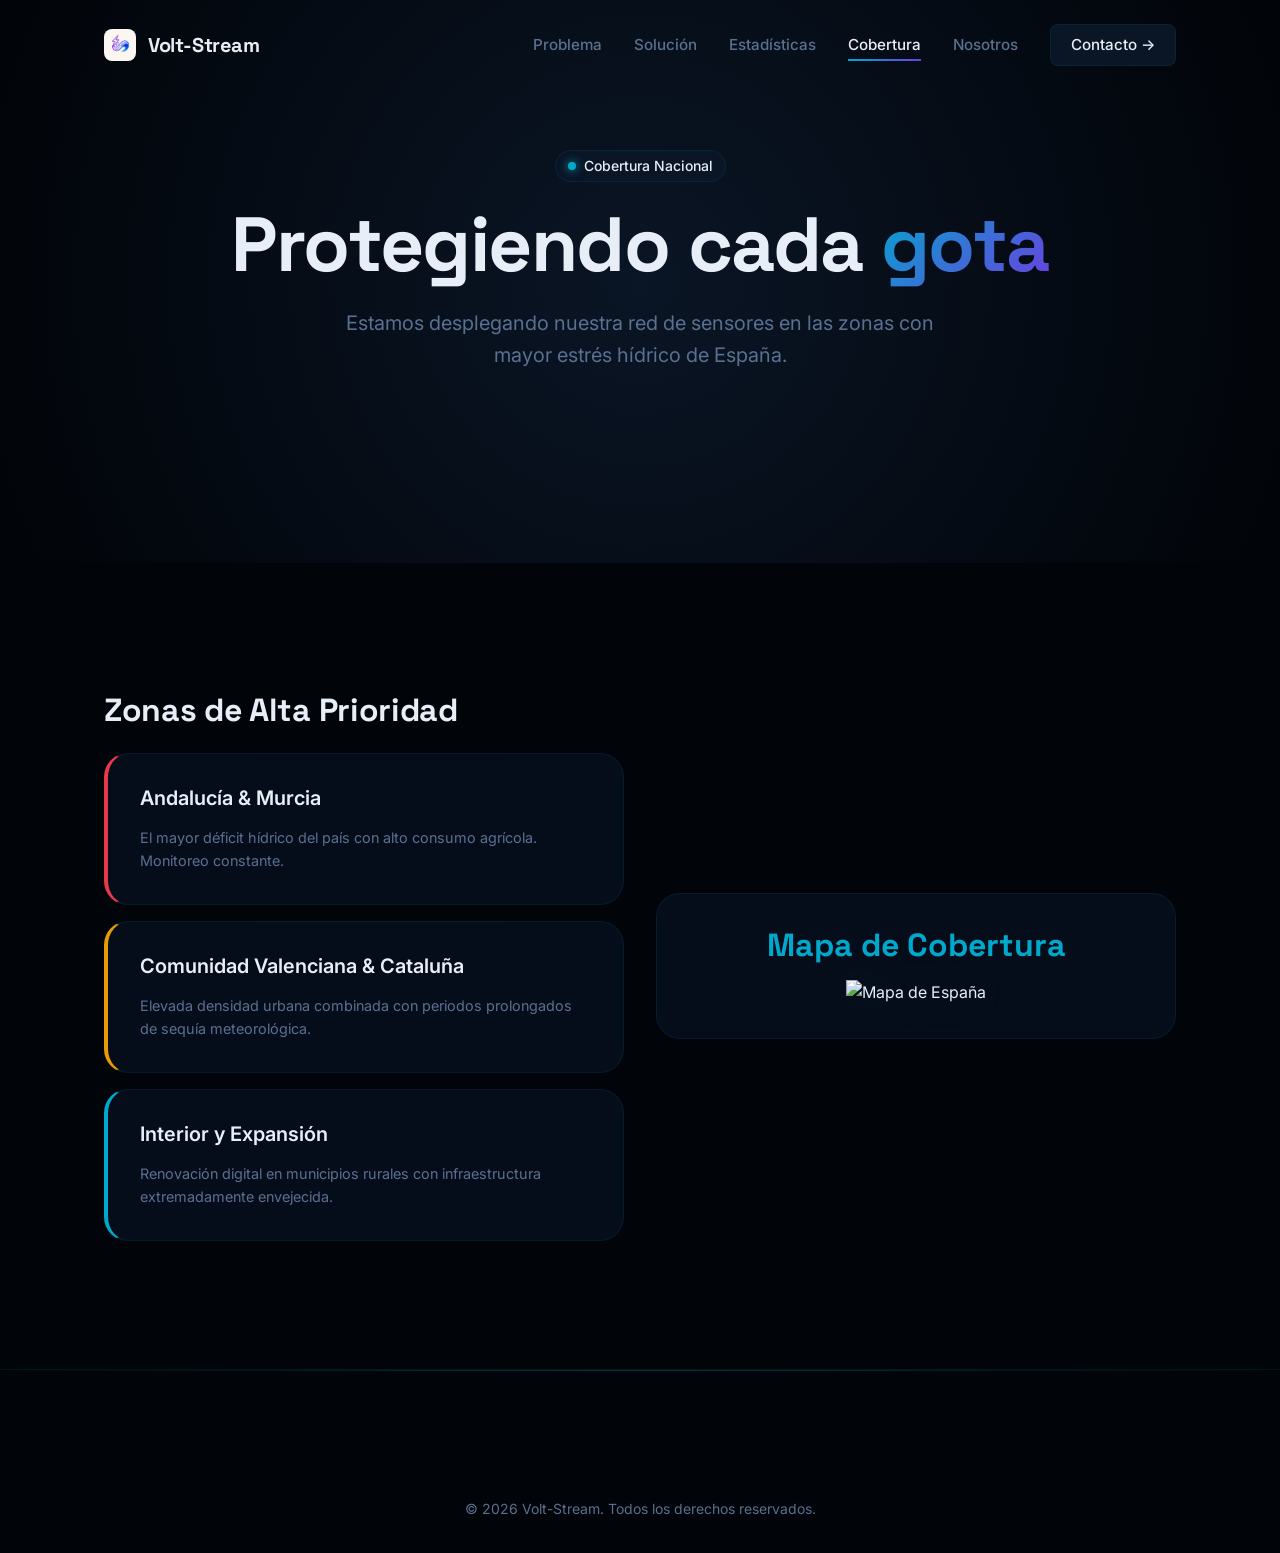
==== cobertura.html @ e2f1a23a "Add files via upload" ====
<!DOCTYPE html>
<html lang="es">
<head>
  <meta charset="UTF-8">
  <meta name="viewport" content="width=device-width,initial-scale=1.0">
  <title>Cobertura y Mapa — Volt-Stream</title>
  <link rel="stylesheet" href="styles.css">
</head>
<body>
  <div class="scroll-progress" id="scroll-progress"></div>

  <!-- NAVBAR -->
  <nav class="navbar" id="navbar">
    <div class="container">
      <a href="index.html" class="nav-logo">
        <img src="logo.jpeg" alt="Volt-Stream Logo" class="nav-logo-img">
        Volt-Stream
      </a>
      <div class="nav-links" id="nav-links">
        <a href="problema.html">Problema</a>
        <a href="solucion.html">Solución</a>
        <a href="estadisticas.html">Estadísticas</a>
        <a href="cobertura.html" class="active">Cobertura</a>
        <a href="nosotros.html">Nosotros</a>
        <a href="contacto.html" class="nav-cta">Contacto &rarr;</a>
      </div>
      <div class="hamburger" id="hamburger">
        <span></span><span></span><span></span>
      </div>
    </div>
  </nav>

  <!-- INTERNAL HERO -->
  <section class="section" style="padding-top: 150px; background: radial-gradient(circle at center, var(--surface-2) 0%, var(--bg) 100%);">
    <div class="container text-center">
      <div class="badge fade-up">
        <div class="badge-dot" style="background: var(--primary);"></div>
        Cobertura Nacional
      </div>
      <h1 class="fade-up delay-100" style="margin-top: 1rem;">Protegiendo cada <span class="text-gradient">gota</span></h1>
      <p class="section-subtitle fade-up delay-200" style="margin-top: 1rem;">Estamos desplegando nuestra red de sensores en las zonas con mayor estrés hídrico de España.</p>
    </div>
  </section>

  <!-- MAPA & COBERTURA -->
  <section class="section">
    <div class="container">
      <div class="grid-2" style="align-items: center;">
        <div class="fade-up">
          <h2 style="font-size: 2rem; margin-bottom: 1.5rem;">Zonas de Alta Prioridad</h2>
          <div class="glass-card" style="margin-bottom: 1rem; border-left: 4px solid var(--danger);">
            <h4>Andalucía & Murcia</h4>
            <p style="margin: 0; font-size: 0.9rem;">El mayor déficit hídrico del país con alto consumo agrícola. Monitoreo constante.</p>
          </div>
          <div class="glass-card" style="margin-bottom: 1rem; border-left: 4px solid var(--warning);">
            <h4>Comunidad Valenciana & Cataluña</h4>
            <p style="margin: 0; font-size: 0.9rem;">Elevada densidad urbana combinada con periodos prolongados de sequía meteorológica.</p>
          </div>
          <div class="glass-card" style="border-left: 4px solid var(--primary);">
            <h4>Interior y Expansión</h4>
            <p style="margin: 0; font-size: 0.9rem;">Renovación digital en municipios rurales con infraestructura extremadamente envejecida.</p>
          </div>
        </div>
        
        <div class="fade-up delay-100 text-center glass-card" style="padding: 2rem;">
          <h3 style="color: var(--primary); margin-bottom: 1rem;">Mapa de Cobertura</h3>
          <div style="width: 100%; display: flex; align-items: center; justify-content: center;">
            <img src="spain.svg" alt="Mapa de España" style="max-width: 100%; height: auto; filter: drop-shadow(0 0 20px var(--primary-glow));">
          </div>
        </div>
      </div>
    </div>
  </section>

  <footer class="footer">
    <div class="container text-center">
      <div class="footer-bottom" style="justify-content: center; border: none; padding-top: 0;">
        <span>&copy; 2026 Volt-Stream. Todos los derechos reservados.</span>
      </div>
    </div>
  </footer>

  <script src="script.js"></script>
</body>
</html>
---- styles.css ----
/* ==========================================================================
   VOLT-STREAM — ABYSS DARK DESIGN SYSTEM
   ========================================================================== */

@import url('https://fonts.googleapis.com/css2?family=Inter:wght@400;500;600&family=JetBrains+Mono:wght@400;500&family=Space+Grotesk:wght@500;700&display=swap');

:root {
  /* Abyss Dark Palette */
  --bg: #010408;
  --surface: #060D1A;
  --surface-2: #0A1525;
  --primary: #00A8CC;
  --primary-glow: rgba(0, 168, 204, 0.12);
  --secondary: #00E5A0;
  --accent: #6B3FE0;
  --danger: #E8394A;
  --warning: #E89B02;
  --text: #E8EEF8;
  --text-muted: #5A7090;
  --border: rgba(0, 168, 204, 0.10);
  
  /* Gradients */
  --grad-text: linear-gradient(135deg, #00A8CC, #6B3FE0);
  --grad-surface: linear-gradient(180deg, rgba(6, 13, 26, 0.8) 0%, rgba(10, 21, 37, 0.9) 100%);
  --grad-primary: linear-gradient(135deg, #00A8CC, #00E5A0);
  
  /* Typography */
  --font-display: 'Space Grotesk', sans-serif;
  --font-body: 'Inter', sans-serif;
  --font-mono: 'JetBrains Mono', monospace;
  
  /* Spacing */
  --space-xs: 0.5rem;
  --space-sm: 1rem;
  --space-md: 2rem;
  --space-lg: 4rem;
  --space-xl: 8rem;
  --space-2xl: 12rem;
  
  /* Radii */
  --radius-sm: 8px;
  --radius-md: 16px;
  --radius-lg: 24px;
  --radius-xl: 40px;
  
  /* Layout */
  --max-width: 1200px;
  --gutter: max(1.5rem, 5vw);
  
  /* Transitions */
  --ease-out: cubic-bezier(0.22, 1, 0.36, 1);
  --ease-spring: cubic-bezier(0.34, 1.56, 0.64, 1);
  --dur-fast: 150ms;
  --dur-normal: 300ms;
  --dur-slow: 600ms;
}

/* ==========================================================================
   RESET & BASE
   ========================================================================== */
* {
  box-sizing: border-box;
  margin: 0;
  padding: 0;
}

html {
  scroll-behavior: smooth;
  font-size: 16px;
}

body {
  font-family: var(--font-body);
  background-color: var(--bg);
  color: var(--text);
  line-height: 1.6;
  overflow-x: hidden;
  -webkit-font-smoothing: antialiased;
}

a {
  color: inherit;
  text-decoration: none;
  transition: color var(--dur-fast) var(--ease-out);
}

img, svg {
  max-width: 100%;
  display: block;
}

/* Typography Base */
h1, h2, h3, h4, h5, h6 {
  font-family: var(--font-display);
  font-weight: 700;
  line-height: 1.2;
  margin-bottom: var(--space-sm);
}

h1 { font-size: clamp(3rem, 6vw, 5.5rem); letter-spacing: -0.02em; }
h2 { font-size: clamp(2rem, 4vw, 3.5rem); letter-spacing: -0.01em; }
h3 { font-size: clamp(1.5rem, 2.5vw, 2rem); }
h4 { font-size: 1.25rem; font-family: var(--font-body); font-weight: 600; }

p {
  color: var(--text-muted);
  margin-bottom: var(--space-sm);
  font-size: 1.125rem;
}

.text-gradient {
  background: var(--grad-text);
  -webkit-background-clip: text;
  -webkit-text-fill-color: transparent;
  background-clip: text;
  color: transparent;
}

.text-center { text-align: center; }

.container {
  width: 100%;
  max-width: var(--max-width);
  margin: 0 auto;
  padding: 0 var(--gutter);
}

.section {
  padding: var(--space-xl) 0;
  position: relative;
}

.section-title {
  margin-bottom: var(--space-xs);
}

.section-subtitle {
  font-size: 1.25rem;
  max-width: 600px;
  margin: 0 auto var(--space-lg);
}

/* ==========================================================================
   COMPONENTS
   ========================================================================== */

/* Buttons */
.btn {
  display: inline-flex;
  align-items: center;
  justify-content: center;
  gap: 0.5rem;
  padding: 1rem 2rem;
  border-radius: var(--radius-sm);
  font-family: var(--font-body);
  font-weight: 600;
  font-size: 1rem;
  cursor: pointer;
  transition: all var(--dur-normal) var(--ease-spring);
  border: 1px solid transparent;
  position: relative;
  overflow: hidden;
}

.btn-primary {
  background: var(--primary);
  color: var(--bg);
  box-shadow: 0 0 20px var(--primary-glow);
}

.btn-primary:hover {
  transform: translateY(-2px);
  box-shadow: 0 0 30px rgba(0, 168, 204, 0.4);
  background: #00bced;
}

.btn-outline {
  background: transparent;
  color: var(--text);
  border-color: var(--border);
}

.btn-outline:hover {
  background: var(--surface-2);
  border-color: var(--primary);
  transform: translateY(-2px);
}

/* Glassmorphism */
.glass {
  background: rgba(6, 13, 26, 0.4);
  backdrop-filter: blur(20px);
  -webkit-backdrop-filter: blur(20px);
  border: 1px solid var(--border);
  border-radius: var(--radius-md);
}

.glass-card {
  background: var(--surface);
  border: 1px solid var(--border);
  border-radius: var(--radius-lg);
  padding: var(--space-md);
  transition: transform var(--dur-normal) var(--ease-spring), border-color var(--dur-normal);
}

.glass-card:hover {
  transform: translateY(-5px);
  border-color: rgba(0, 168, 204, 0.3);
  box-shadow: 0 10px 40px rgba(0, 0, 0, 0.5);
}

/* Badges */
.badge {
  display: inline-flex;
  align-items: center;
  gap: 0.5rem;
  padding: 0.25rem 0.75rem;
  border-radius: 999px;
  font-size: 0.875rem;
  font-weight: 500;
  background: var(--surface-2);
  border: 1px solid var(--border);
  color: var(--text);
}

.badge-dot {
  width: 8px;
  height: 8px;
  border-radius: 50%;
  background: var(--primary);
  box-shadow: 0 0 10px var(--primary);
}

/* ==========================================================================
   NAVIGATION
   ========================================================================== */
.navbar {
  position: fixed;
  top: 0;
  left: 0;
  width: 100%;
  z-index: 1000;
  transition: all var(--dur-normal) var(--ease-out);
  padding: 1.5rem 0;
}

.navbar.scrolled {
  padding: 1rem 0;
  background: rgba(1, 4, 8, 0.8);
  backdrop-filter: blur(20px);
  -webkit-backdrop-filter: blur(20px);
  border-bottom: 1px solid var(--border);
}

.navbar .container {
  display: flex;
  align-items: center;
  justify-content: space-between;
}

.nav-logo {
  display: flex;
  align-items: center;
  gap: 0.75rem;
  font-family: var(--font-display);
  font-weight: 700;
  font-size: 1.25rem;
  color: var(--text);
  letter-spacing: -0.02em;
}

.nav-logo-img {
  width: 32px;
  height: 32px;
  border-radius: 8px;
}

.nav-links {
  display: flex;
  align-items: center;
  gap: 2rem;
}

.nav-links a {
  color: var(--text-muted);
  font-weight: 500;
  font-size: 0.95rem;
  position: relative;
}

.nav-links a:not(.nav-cta):hover,
.nav-links a.active {
  color: var(--text);
}

.nav-links a:not(.nav-cta)::after {
  content: '';
  position: absolute;
  bottom: -4px;
  left: 0;
  width: 0;
  height: 2px;
  background: var(--grad-text);
  transition: width var(--dur-normal) var(--ease-out);
}

.nav-links a:not(.nav-cta):hover::after,
.nav-links a.active::after {
  width: 100%;
}

.nav-cta {
  padding: 0.5rem 1.25rem;
  border-radius: var(--radius-sm);
  background: var(--surface-2);
  border: 1px solid var(--border);
  color: var(--text) !important;
  font-weight: 600;
  transition: all var(--dur-normal);
}

.nav-cta:hover {
  background: var(--primary);
  color: var(--bg) !important;
  border-color: var(--primary);
  box-shadow: 0 0 15px var(--primary-glow);
}

.hamburger {
  display: none;
  flex-direction: column;
  gap: 6px;
  cursor: pointer;
  z-index: 1001;
}

.hamburger span {
  width: 24px;
  height: 2px;
  background: var(--text);
  transition: all 0.3s;
}

/* ==========================================================================
   FOOTER
   ========================================================================== */
.footer {
  background: var(--bg);
  border-top: 1px solid var(--border);
  padding: var(--space-xl) 0 var(--space-md);
  position: relative;
  overflow: hidden;
}

.footer::before {
  content: '';
  position: absolute;
  top: 0;
  left: 50%;
  transform: translateX(-50%);
  width: 100%;
  height: 1px;
  background: linear-gradient(90deg, transparent, var(--primary), transparent);
  opacity: 0.3;
}

.footer-grid {
  display: grid;
  grid-template-columns: 2fr 1fr 1fr 1fr;
  gap: var(--space-lg);
  margin-bottom: var(--space-lg);
}

.footer-brand p {
  margin-top: 1rem;
  max-width: 300px;
  font-size: 0.95rem;
}

.footer-col h4 {
  color: var(--text);
  margin-bottom: 1.5rem;
  font-size: 1.1rem;
}

.footer-col a {
  display: block;
  color: var(--text-muted);
  margin-bottom: 0.75rem;
  font-size: 0.95rem;
}

.footer-col a:hover {
  color: var(--primary);
  transform: translateX(5px);
}

.footer-bottom {
  display: flex;
  justify-content: space-between;
  align-items: center;
  padding-top: var(--space-md);
  border-top: 1px solid var(--border);
  color: var(--text-muted);
  font-size: 0.875rem;
}

/* ==========================================================================
   ANIMATIONS & UTILITIES
   ========================================================================== */
.fade-up {
  opacity: 0;
  transform: translateY(30px);
  transition: opacity 0.8s var(--ease-out), transform 0.8s var(--ease-out);
}

.fade-up.visible {
  opacity: 1;
  transform: translateY(0);
}

.delay-100 { transition-delay: 100ms; }
.delay-200 { transition-delay: 200ms; }
.delay-300 { transition-delay: 300ms; }

/* Grid Utilities */
.grid-2 { display: grid; grid-template-columns: repeat(2, 1fr); gap: var(--space-md); }
.grid-3 { display: grid; grid-template-columns: repeat(3, 1fr); gap: var(--space-md); }
.grid-4 { display: grid; grid-template-columns: repeat(4, 1fr); gap: var(--space-md); }

/* Progress Bar (Scroll) */
.scroll-progress {
  position: fixed;
  top: 0;
  left: 0;
  width: 0%;
  height: 2px;
  background: var(--grad-text);
  z-index: 9999;
  transition: width 0.1s linear;
}

/* ==========================================================================
   RESPONSIVE DESIGN
   ========================================================================== */
@media (max-width: 1024px) {
  .footer-grid { grid-template-columns: 1fr 1fr; }
}

@media (max-width: 768px) {
  .nav-links {
    position: fixed;
    top: 0;
    right: -100%;
    width: 100%;
    height: 100vh;
    background: rgba(1, 4, 8, 0.95);
    backdrop-filter: blur(20px);
    flex-direction: column;
    justify-content: center;
    transition: right var(--dur-normal) var(--ease-out);
  }
  
  .nav-links.active { right: 0; }
  
  .hamburger { display: flex; }
  .hamburger.active span:nth-child(1) { transform: rotate(45deg) translate(5px, 5px); }
  .hamburger.active span:nth-child(2) { opacity: 0; }
  .hamburger.active span:nth-child(3) { transform: rotate(-45deg) translate(6px, -6px); }

  .grid-2, .grid-3, .grid-4 { grid-template-columns: 1fr; }
  
  .footer-grid { grid-template-columns: 1fr; text-align: center; }
  .footer-bottom { flex-direction: column; gap: 1rem; text-align: center; }
  .footer-brand { margin: 0 auto; }
}

/* ==========================================================================
   SPECIFIC SECTIONS (Will add more as we build pages)
   ========================================================================== */

/* Hero */
.hero {
  min-height: 100vh;
  display: flex;
  align-items: center;
  position: relative;
  padding-top: 80px;
  overflow: hidden;
}

.hero-particles {
  position: absolute;
  top: 0; left: 0; right: 0; bottom: 0;
  z-index: 0;
  opacity: 0.6;
}

.hero-content {
  position: relative;
  z-index: 1;
  text-align: center;
  max-width: 900px;
  margin: 0 auto;
}

.hero .badge {
  margin-bottom: var(--space-sm);
}

.hero h1 span.typewriter {
  color: var(--primary);
  border-right: 3px solid var(--primary);
  padding-right: 5px;
  animation: blink 1s step-end infinite;
}

.hero p {
  font-size: 1.25rem;
  max-width: 700px;
  margin: 0 auto var(--space-md);
}

.hero-buttons {
  display: flex;
  justify-content: center;
  gap: 1rem;
  margin-bottom: var(--space-xl);
}

@keyframes blink {
  0%, 100% { border-color: transparent; }
  50% { border-color: var(--primary); }
}

/* Trust Bar */
.trust-bar {
  padding: var(--space-md) 0;
  border-top: 1px solid var(--border);
  border-bottom: 1px solid var(--border);
  background: var(--surface);
  overflow: hidden;
  white-space: nowrap;
}

.trust-track {
  display: inline-flex;
  gap: 4rem;
  align-items: center;
  animation: marquee 30s linear infinite;
}

.trust-track img {
  height: 40px;
  opacity: 0.5;
  filter: grayscale(100%) brightness(200%);
  transition: opacity 0.3s;
}

.trust-track img:hover {
  opacity: 1;
  filter: grayscale(0%);
}

@keyframes marquee {
  from { transform: translateX(0); }
  to { transform: translateX(-50%); }
}

/* Feature Cards */
.feature-icon {
  width: 48px;
  height: 48px;
  background: var(--surface-2);
  border-radius: 12px;
  display: flex;
  align-items: center;
  justify-content: center;
  margin-bottom: 1.5rem;
  color: var(--primary);
  font-size: 1.5rem;
}

.feature-card h3 {
  font-size: 1.25rem;
  margin-bottom: 0.75rem;
}

/* Stat Counters */
.stat-item {
  text-align: center;
}

.stat-value {
  font-family: var(--font-mono);
  font-size: 3.5rem;
  font-weight: 700;
  color: var(--text);
  margin-bottom: 0.5rem;
  text-shadow: 0 0 20px var(--primary-glow);
}

.stat-label {
  color: var(--text-muted);
  font-weight: 500;
  text-transform: uppercase;
  letter-spacing: 1px;
  font-size: 0.875rem;
}

/* DASHBOARD STYLES */
.dashboard-grid { display: grid; grid-template-columns: repeat(auto-fit, minmax(200px, 1fr)); gap: var(--space-sm); margin-bottom: var(--space-md); }
.dash-card { background: var(--surface); padding: var(--space-sm); border-radius: var(--radius-sm); border: 1px solid var(--border); }
.dash-label { font-size: 0.85rem; color: var(--text-muted); text-transform: uppercase; margin-bottom: 0.5rem; }
.dash-value { font-family: var(--font-mono); font-size: 2rem; font-weight: bold; color: var(--text); }
.dash-change { font-size: 0.85rem; margin-top: 0.5rem; }
.dash-change.positive { color: var(--secondary); }
.dash-change.negative { color: var(--danger); }
.dash-charts { display: grid; grid-template-columns: repeat(auto-fit, minmax(300px, 1fr)); gap: var(--space-sm); }
.dash-chart-card { background: var(--surface); padding: var(--space-sm); border-radius: var(--radius-sm); border: 1px solid var(--border); }
.alerts-list { display: flex; flex-direction: column; gap: 0.5rem; margin-top: 1rem; }
.alert-item { background: var(--surface-2); padding: var(--space-sm); border-radius: var(--radius-sm); border-left: 4px solid var(--danger); display: flex; justify-content: space-between; align-items: center; }
.alert-item.warning { border-left-color: var(--warning); }
.alert-item.info { border-left-color: var(--primary); }
.alert-msg { font-size: 0.95rem; }
.alert-time { font-size: 0.8rem; color: var(--text-muted); }

/* ESTADISTICAS STYLES */
.est-kpi-grid { display: grid; grid-template-columns: repeat(auto-fit, minmax(150px, 1fr)); gap: var(--space-sm); margin-bottom: var(--space-lg); }
.est-kpi-card { background: var(--surface); padding: var(--space-sm); border-radius: var(--radius-sm); border: 1px solid var(--border); text-align: center; }
.est-kpi-icon { font-size: 1.5rem; margin-bottom: 0.5rem; }
.est-kpi-value { font-family: var(--font-mono); font-size: 1.5rem; font-weight: bold; color: var(--text); }
.est-kpi-label { font-size: 0.8rem; color: var(--text-muted); text-transform: uppercase; margin: 0.5rem 0; }
.est-kpi-trend { font-size: 0.8rem; }
.trend-good { color: var(--secondary); }
.trend-bad { color: var(--danger); }
.est-block { background: var(--surface); border: 1px solid var(--border); border-radius: var(--radius-md); padding: var(--space-md); margin-bottom: var(--space-md); }
.est-block-header { display: flex; align-items: center; gap: 1rem; margin-bottom: var(--space-md); border-bottom: 1px solid var(--border); padding-bottom: 1rem; }
.est-block-num { background: var(--primary); color: var(--bg); font-weight: bold; width: 30px; height: 30px; display: flex; align-items: center; justify-content: center; border-radius: 50%; }
.est-table-wrap { overflow-x: auto; }
.est-table { width: 100%; border-collapse: collapse; text-align: left; }
.est-table th, .est-table td { padding: 0.75rem; border-bottom: 1px solid var(--border); }
.est-table th { background: var(--surface-2); color: var(--text-muted); text-transform: uppercase; font-size: 0.85rem; }
.est-table tbody tr:hover { background: rgba(0, 168, 204, 0.05); }
.cell-bad { color: var(--danger); font-weight: bold; }
.cell-warn { color: var(--warning); font-weight: bold; }
.cell-good { color: var(--secondary); font-weight: bold; }
.row-highlight { background: rgba(232, 57, 74, 0.1); }
.est-table tfoot td { font-weight: bold; border-top: 2px solid var(--border); }
.causas-grid, .conclusion-grid { display: grid; grid-template-columns: repeat(auto-fit, minmax(250px, 1fr)); gap: var(--space-sm); }
.causa-card, .conclusion-card { background: var(--surface-2); padding: var(--space-sm); border-radius: var(--radius-sm); border: 1px solid var(--border); }
.causa-icon { font-size: 2rem; margin-bottom: 0.5rem; }
.causa-meta, .concl-sol, .concl-resp { font-size: 0.85rem; margin-top: 0.5rem; color: var(--text-muted); }
.estado-critico { color: var(--danger); }
.estado-mejora { color: var(--secondary); }
.estado-moderado { color: var(--warning); }
.bar-cell { display: flex; align-items: center; gap: 0.5rem; }
.bar-fill { height: 8px; border-radius: 4px; }
.est-fuentes { background: var(--surface-2); padding: var(--space-sm); border-radius: var(--radius-sm); margin-top: var(--space-lg); }
.fuentes-grid { display: grid; grid-template-columns: repeat(auto-fit, minmax(200px, 1fr)); gap: 0.5rem; font-size: 0.85rem; color: var(--text-muted); margin-top: 1rem; }
.concl-badge { display: inline-block; padding: 0.2rem 0.5rem; background: var(--danger); color: var(--text); border-radius: 4px; font-size: 0.8rem; font-weight: bold; margin-bottom: 0.5rem; }
.concl-badge-mejora { background: var(--secondary); color: var(--bg); }
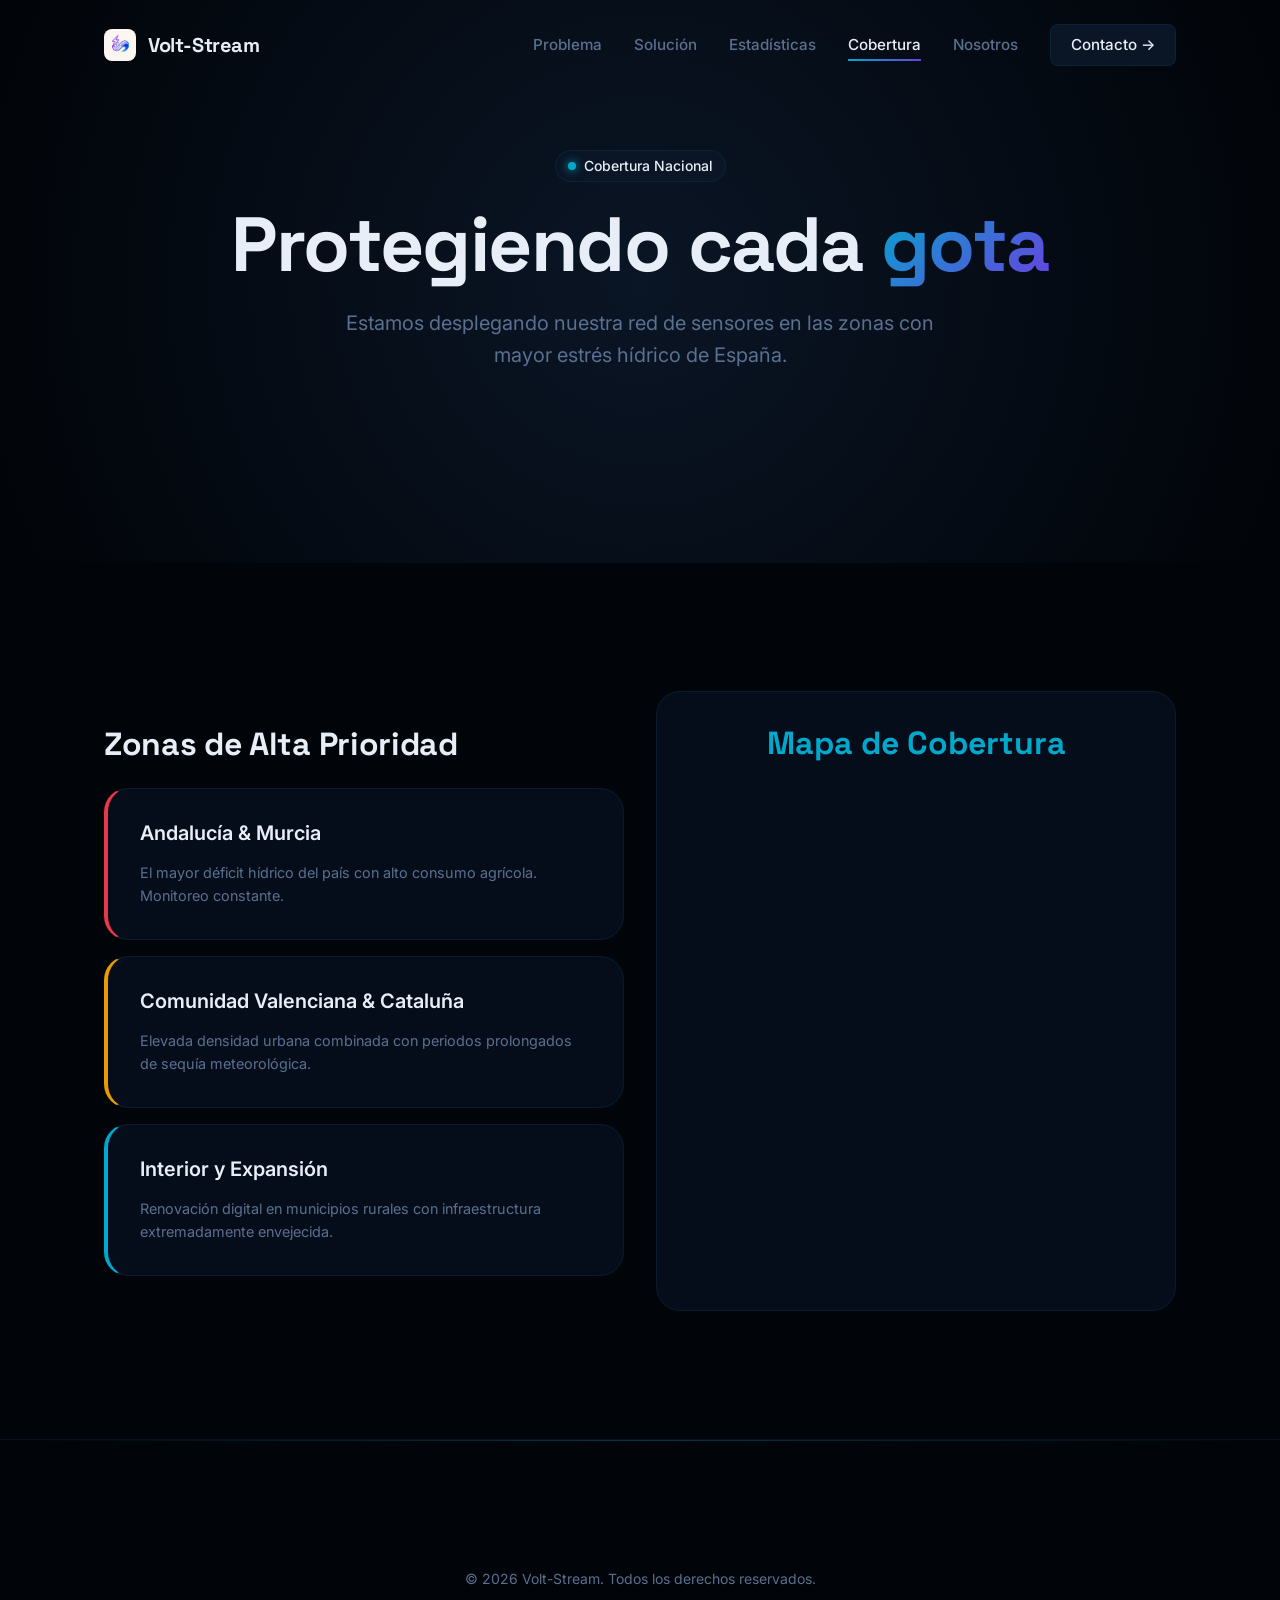
==== commit 23829dd6: "Add files via upload" ====
--- a/cobertura.html
+++ b/cobertura.html
@@ -62,10 +62,11 @@
           </div>
         </div>
         
-        <div class="fade-up delay-100 text-center glass-card" style="padding: 2rem;">
+        <div class="fade-up delay-100 text-center glass-card" style="padding: 2rem; position: relative;">
           <h3 style="color: var(--primary); margin-bottom: 1rem;">Mapa de Cobertura</h3>
-          <div style="width: 100%; display: flex; align-items: center; justify-content: center;">
-            <img src="spain.svg" alt="Mapa de España" style="max-width: 100%; height: auto; filter: drop-shadow(0 0 20px var(--primary-glow));">
+          <div id="d3-map-container" style="width: 100%; height: 500px; display: flex; align-items: center; justify-content: center; position: relative;">
+            <div id="map-tooltip" style="position: absolute; opacity: 0; background: var(--surface); border: 1px solid var(--border); padding: 1rem; border-radius: var(--radius-sm); pointer-events: none; z-index: 10; color: var(--text); box-shadow: 0 5px 15px rgba(0,0,0,0.5); transition: opacity 0.2s;"></div>
+            <!-- D3 Map will be injected here -->
           </div>
         </div>
       </div>
@@ -80,6 +81,7 @@
     </div>
   </footer>
 
+  <script src="https://d3js.org/d3.v7.min.js"></script>
   <script src="script.js"></script>
 </body>
 </html>
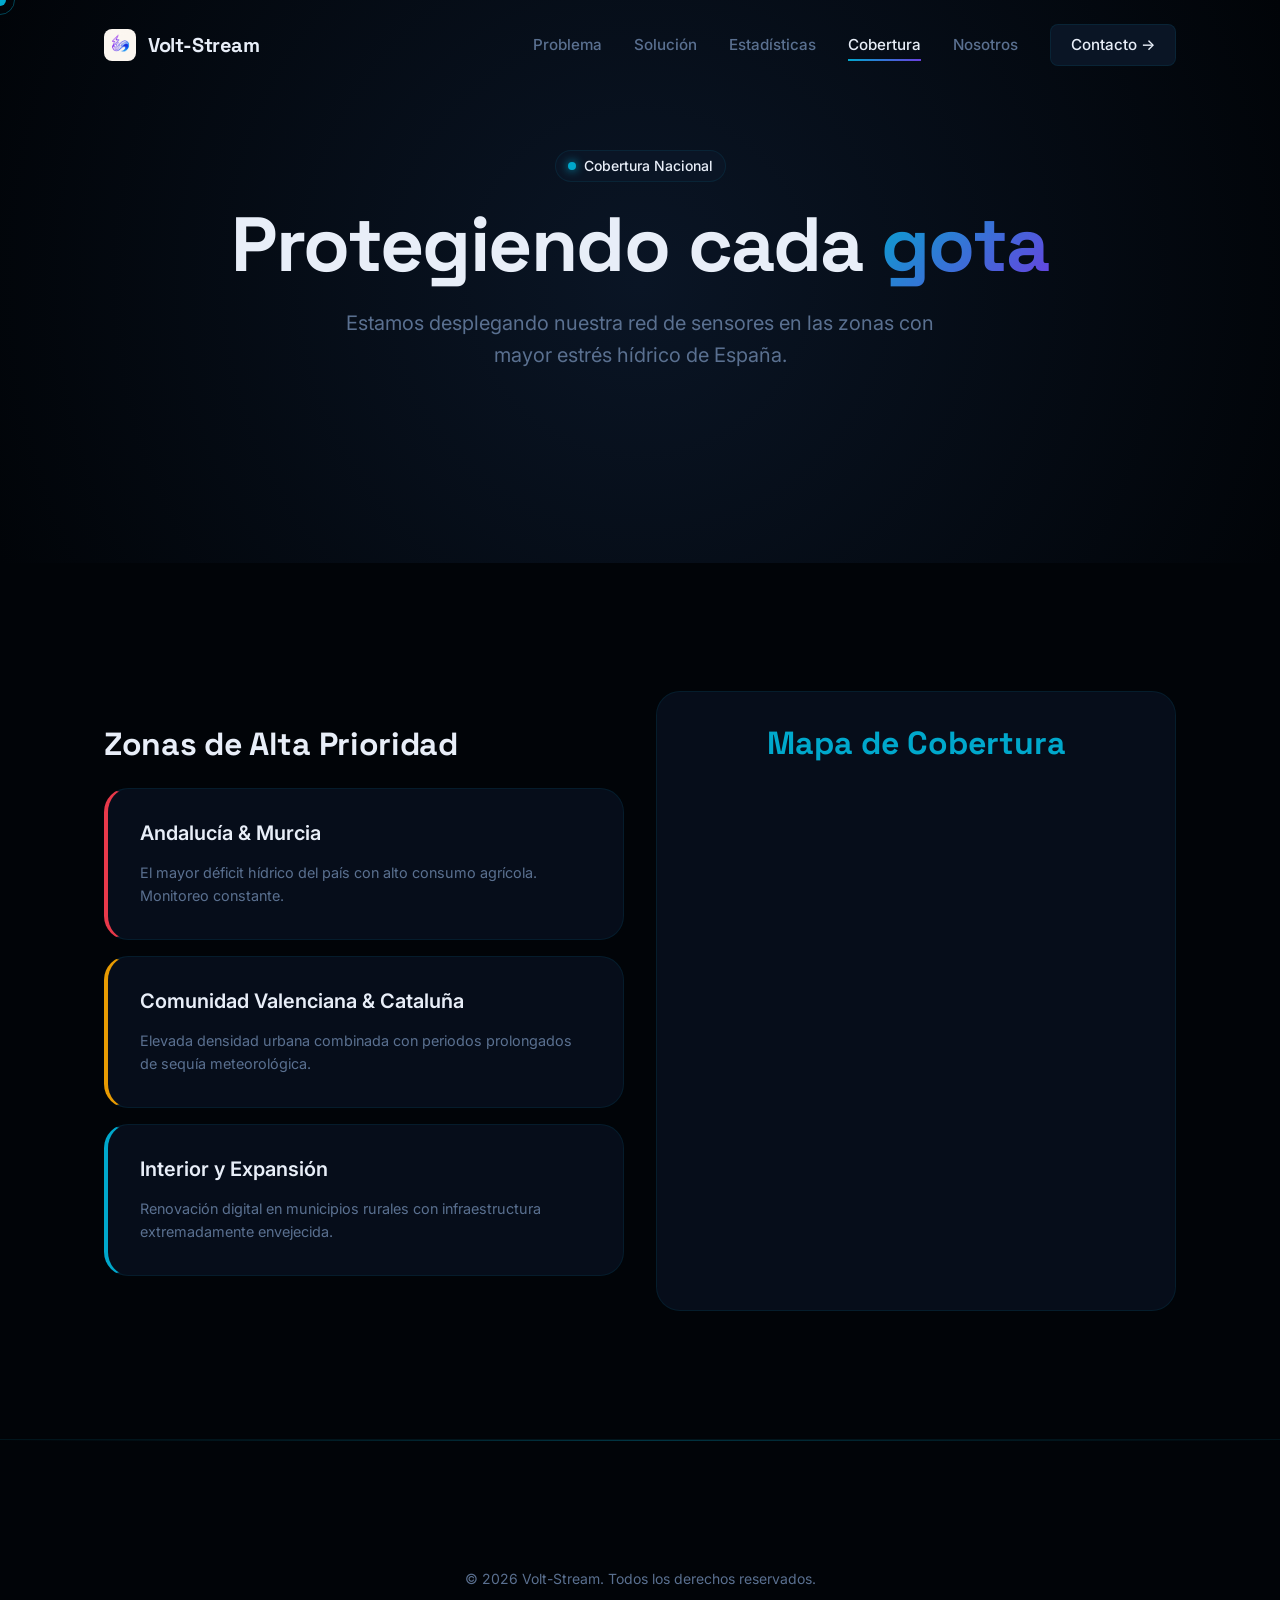
==== commit 26eee0e6: "Add files via upload" ====
--- a/cobertura.html
+++ b/cobertura.html
@@ -31,7 +31,7 @@
   </nav>
 
   <!-- INTERNAL HERO -->
-  <section class="section" style="padding-top: 150px; background: radial-gradient(circle at center, var(--surface-2) 0%, var(--bg) 100%);">
+  <section class="section internal-hero" style="background: radial-gradient(circle at center, var(--surface-2) 0%, var(--bg) 100%);">
     <div class="container text-center">
       <div class="badge fade-up">
         <div class="badge-dot" style="background: var(--primary);"></div>
@@ -48,15 +48,15 @@
       <div class="grid-2" style="align-items: center;">
         <div class="fade-up">
           <h2 style="font-size: 2rem; margin-bottom: 1.5rem;">Zonas de Alta Prioridad</h2>
-          <div class="glass-card" style="margin-bottom: 1rem; border-left: 4px solid var(--danger);">
+          <div class="glass-card priority-card" data-id="andalucia-murcia" style="margin-bottom: 1rem; border-left: 4px solid var(--danger); cursor: pointer; transition: transform 0.2s, box-shadow 0.2s;">
             <h4>Andalucía & Murcia</h4>
             <p style="margin: 0; font-size: 0.9rem;">El mayor déficit hídrico del país con alto consumo agrícola. Monitoreo constante.</p>
           </div>
-          <div class="glass-card" style="margin-bottom: 1rem; border-left: 4px solid var(--warning);">
+          <div class="glass-card priority-card" data-id="valencia-cataluna" style="margin-bottom: 1rem; border-left: 4px solid var(--warning); cursor: pointer; transition: transform 0.2s, box-shadow 0.2s;">
             <h4>Comunidad Valenciana & Cataluña</h4>
             <p style="margin: 0; font-size: 0.9rem;">Elevada densidad urbana combinada con periodos prolongados de sequía meteorológica.</p>
           </div>
-          <div class="glass-card" style="border-left: 4px solid var(--primary);">
+          <div class="glass-card priority-card" data-id="interior" style="border-left: 4px solid var(--primary); cursor: pointer; transition: transform 0.2s, box-shadow 0.2s;">
             <h4>Interior y Expansión</h4>
             <p style="margin: 0; font-size: 0.9rem;">Renovación digital en municipios rurales con infraestructura extremadamente envejecida.</p>
           </div>
@@ -64,10 +64,17 @@
         
         <div class="fade-up delay-100 text-center glass-card" style="padding: 2rem; position: relative;">
           <h3 style="color: var(--primary); margin-bottom: 1rem;">Mapa de Cobertura</h3>
-          <div id="d3-map-container" style="width: 100%; height: 500px; display: flex; align-items: center; justify-content: center; position: relative;">
+          <div id="d3-map-container" style="width: 100%; height: min(500px, 60vw); display: flex; align-items: center; justify-content: center; position: relative;">
             <div id="map-tooltip" style="position: absolute; opacity: 0; background: var(--surface); border: 1px solid var(--border); padding: 1rem; border-radius: var(--radius-sm); pointer-events: none; z-index: 10; color: var(--text); box-shadow: 0 5px 15px rgba(0,0,0,0.5); transition: opacity 0.2s;"></div>
             <!-- D3 Map will be injected here -->
           </div>
+        </div>
+      </div>
+      
+      <!-- Panel de Detalles Dinámico -->
+      <div id="details-panel" class="glass-card fade-up" style="margin-top: 3rem; display: none; padding: 2rem; border-top: 4px solid var(--primary); transition: all 0.3s ease;">
+        <div id="details-content">
+          <!-- Contenido inyectado por JS -->
         </div>
       </div>
     </div>
--- a/styles.css
+++ b/styles.css
@@ -78,6 +78,12 @@
   -webkit-font-smoothing: antialiased;
 }
 
+@media (pointer: fine) {
+  body, a, button, .btn, .nav-logo {
+    cursor: none;
+  }
+}
+
 a {
   color: inherit;
   text-decoration: none;
@@ -201,6 +207,30 @@
   border-radius: var(--radius-lg);
   padding: var(--space-md);
   transition: transform var(--dur-normal) var(--ease-spring), border-color var(--dur-normal);
+  transform-style: preserve-3d;
+  position: relative;
+}
+
+.glass-card::before {
+  content: '';
+  position: absolute;
+  top: 0; left: 0; right: 0; bottom: 0;
+  border-radius: inherit;
+  background: radial-gradient(800px circle at var(--mouse-x) var(--mouse-y), rgba(0, 168, 204, 0.06), transparent 40%);
+  z-index: 0;
+  pointer-events: none;
+  opacity: 0;
+  transition: opacity 0.3s;
+}
+
+.glass-card:hover::before {
+  opacity: 1;
+}
+
+.glass-card > * {
+  transform: translateZ(30px);
+  position: relative;
+  z-index: 1;
 }
 
 .glass-card:hover {
@@ -410,7 +440,7 @@
    ========================================================================== */
 .fade-up {
   opacity: 0;
-  transform: translateY(30px);
+  transform: translateY(40px);
   transition: opacity 0.8s var(--ease-out), transform 0.8s var(--ease-out);
 }
 
@@ -419,9 +449,97 @@
   transform: translateY(0);
 }
 
+.fade-left {
+  opacity: 0;
+  transform: translateX(-40px);
+  transition: opacity 0.8s var(--ease-out), transform 0.8s var(--ease-out);
+}
+
+.fade-left.visible {
+  opacity: 1;
+  transform: translateX(0);
+}
+
+.fade-right {
+  opacity: 0;
+  transform: translateX(40px);
+  transition: opacity 0.8s var(--ease-out), transform 0.8s var(--ease-out);
+}
+
+.fade-right.visible {
+  opacity: 1;
+  transform: translateX(0);
+}
+
+.zoom-in {
+  opacity: 0;
+  transform: scale(0.9);
+  transition: opacity 0.8s var(--ease-out), transform 0.8s var(--ease-out);
+}
+
+.zoom-in.visible {
+  opacity: 1;
+  transform: scale(1);
+}
+
+.flip-up {
+  opacity: 0;
+  transform: perspective(600px) rotateX(45deg);
+  transition: opacity 0.8s var(--ease-out), transform 0.8s var(--ease-out);
+}
+
+.flip-up.visible {
+  opacity: 1;
+  transform: perspective(600px) rotateX(0deg);
+}
+
 .delay-100 { transition-delay: 100ms; }
 .delay-200 { transition-delay: 200ms; }
 .delay-300 { transition-delay: 300ms; }
+
+/* Custom Cursor */
+.custom-cursor {
+  position: fixed;
+  top: 0;
+  left: 0;
+  width: 12px;
+  height: 12px;
+  border-radius: 50%;
+  background-color: var(--primary);
+  pointer-events: none;
+  z-index: 10000;
+  transform: translate(-50%, -50%);
+  transition: width 0.3s var(--ease-out), height 0.3s var(--ease-out), background-color 0.3s var(--ease-out), border 0.3s var(--ease-out);
+  mix-blend-mode: screen;
+}
+
+.custom-cursor.hover {
+  width: 40px;
+  height: 40px;
+  background-color: transparent;
+  border: 2px solid var(--primary);
+  box-shadow: 0 0 15px var(--primary-glow);
+}
+
+.custom-cursor-follower {
+  position: fixed;
+  top: 0;
+  left: 0;
+  width: 30px;
+  height: 30px;
+  border-radius: 50%;
+  border: 1px solid rgba(0, 168, 204, 0.4);
+  pointer-events: none;
+  z-index: 9999;
+  transform: translate(-50%, -50%);
+  transition: top 0.15s ease-out, left 0.15s ease-out, width 0.3s, height 0.3s;
+}
+
+.custom-cursor-follower.hover {
+  width: 60px;
+  height: 60px;
+  border-color: rgba(0, 168, 204, 0.1);
+}
 
 /* Grid Utilities */
 .grid-2 { display: grid; grid-template-columns: repeat(2, 1fr); gap: var(--space-md); }
@@ -443,36 +561,158 @@
 /* ==========================================================================
    RESPONSIVE DESIGN
    ========================================================================== */
+
+/* ---- Tablet (≤1024px) ---- */
 @media (max-width: 1024px) {
   .footer-grid { grid-template-columns: 1fr 1fr; }
-}
-
+
+  .section { padding: var(--space-lg) 0; }
+
+  .grid-3 { grid-template-columns: repeat(2, 1fr); }
+
+  .stat-value { font-size: 2.8rem; }
+
+  .hero h1 { font-size: clamp(2.5rem, 5vw, 4rem); }
+}
+
+/* ---- Mobile (≤768px) ---- */
 @media (max-width: 768px) {
+  /* -- Nav -- */
   .nav-links {
     position: fixed;
     top: 0;
     right: -100%;
     width: 100%;
     height: 100vh;
-    background: rgba(1, 4, 8, 0.95);
+    background: rgba(1, 4, 8, 0.97);
     backdrop-filter: blur(20px);
+    -webkit-backdrop-filter: blur(20px);
     flex-direction: column;
     justify-content: center;
+    align-items: center;
+    gap: 2.5rem;
     transition: right var(--dur-normal) var(--ease-out);
-  }
-  
+    z-index: 1000;
+  }
+
+  .nav-links a { font-size: 1.25rem; }
+
   .nav-links.active { right: 0; }
-  
+
   .hamburger { display: flex; }
   .hamburger.active span:nth-child(1) { transform: rotate(45deg) translate(5px, 5px); }
   .hamburger.active span:nth-child(2) { opacity: 0; }
   .hamburger.active span:nth-child(3) { transform: rotate(-45deg) translate(6px, -6px); }
 
-  .grid-2, .grid-3, .grid-4 { grid-template-columns: 1fr; }
-  
-  .footer-grid { grid-template-columns: 1fr; text-align: center; }
-  .footer-bottom { flex-direction: column; gap: 1rem; text-align: center; }
+  /* -- Grids -- */
+  .grid-2,
+  .grid-3,
+  .grid-4 { grid-template-columns: 1fr; }
+
+  /* -- Sections -- */
+  .section { padding: var(--space-md) 0; }
+
+  /* -- Hero -- */
+  .hero { padding-top: 100px; min-height: 100svh; }
+
+  .hero-buttons {
+    flex-direction: column;
+    align-items: center;
+    gap: 0.75rem;
+    margin-bottom: var(--space-lg);
+  }
+
+  .hero-buttons .btn { width: 100%; max-width: 320px; }
+
+  /* -- Section titles / subtitles -- */
+  .section-subtitle { font-size: 1rem; }
+
+  /* -- Stat counters -- */
+  .stat-value { font-size: 2.5rem; }
+
+  /* -- Glass cards -- */
+  .glass-card { padding: var(--space-sm); }
+
+  /* -- Trust bar -- */
+  .trust-bar { padding: var(--space-sm) 0; }
+  .trust-track { gap: 2.5rem; }
+  .trust-track span { font-size: 1rem !important; }
+
+  /* -- Scroll sequence image -- */
+  .sequence-img { max-width: 280px; }
+
+  /* -- Footer -- */
+  .footer-grid {
+    grid-template-columns: 1fr;
+    text-align: center;
+    gap: var(--space-md);
+  }
   .footer-brand { margin: 0 auto; }
+  .footer-brand p { max-width: 100%; }
+  .footer-brand .nav-logo { justify-content: center; }
+  .footer-col a:hover { transform: none; }
+  .footer-bottom {
+    flex-direction: column;
+    gap: 0.75rem;
+    text-align: center;
+  }
+
+  /* -- CTA button rows (inline flex in HTML) -- */
+  div[style*="display: flex"][style*="gap: 1rem"][style*="justify-content: center"] {
+    flex-direction: column;
+    align-items: center;
+  }
+
+  /* -- Problema.html 2-col grid -- */
+  div[style*="grid-template-columns: repeat(2, 1fr)"] {
+    grid-template-columns: 1fr !important;
+  }
+
+  /* -- Inline stat rows (problema.html) -- */
+  div[style*="display: flex"][style*="gap: 1rem"]:not(.hero-buttons):not(.badge):not(.nav-links) {
+    flex-wrap: wrap;
+    gap: 1rem;
+  }
+}
+
+/* ---- Small Mobile (≤480px) ---- */
+@media (max-width: 480px) {
+  :root {
+    --space-lg: 2.5rem;
+    --space-xl: 4rem;
+  }
+
+  /* -- Typography scale down -- */
+  h1 { font-size: clamp(2rem, 8vw, 3rem); }
+  h2 { font-size: clamp(1.6rem, 6vw, 2.5rem); }
+  h3 { font-size: clamp(1.2rem, 5vw, 1.6rem); }
+
+  p { font-size: 1rem; }
+
+  /* -- Hero -- */
+  .hero { padding-top: 90px; }
+  .hero p { font-size: 1rem; }
+
+  /* -- Stat counters -- */
+  .stat-value { font-size: 2rem; }
+  .stat-label { font-size: 0.75rem; }
+
+  /* -- Buttons -- */
+  .btn { padding: 0.875rem 1.5rem; font-size: 0.95rem; }
+
+  /* -- Glass cards -- */
+  .glass-card { border-radius: var(--radius-md); }
+
+  /* -- Footer -- */
+  .footer { padding: var(--space-lg) 0 var(--space-sm); }
+
+  /* -- Scroll sequence -- */
+  .scroll-sequence { height: 300vh; }
+  .sequence-img { max-width: 220px; }
+
+  /* -- Trust bar -- */
+  .trust-track { gap: 2rem; }
+  .trust-track span { font-size: 0.85rem !important; }
 }
 
 /* ==========================================================================
@@ -531,6 +771,77 @@
 @keyframes blink {
   0%, 100% { border-color: transparent; }
   50% { border-color: var(--primary); }
+}
+
+/* Internal page heroes (solucion, contacto, etc.) */
+.internal-hero {
+  padding-top: 150px !important;
+}
+
+@media (max-width: 768px) {
+  .internal-hero {
+    padding-top: 100px !important;
+  }
+}
+
+/* ==========================================================================
+   INTERACTIVE SCROLL SEQUENCE
+   ========================================================================== */
+.scroll-sequence {
+  height: 400vh;
+  position: relative;
+  background: radial-gradient(circle at center, var(--surface-2) 0%, var(--bg) 100%);
+  border-top: 1px solid var(--border);
+  border-bottom: 1px solid var(--border);
+}
+
+.sticky-container {
+  position: sticky;
+  top: 0;
+  height: 100vh;
+  width: 100%;
+  overflow: hidden;
+  display: flex;
+  align-items: center;
+  justify-content: center;
+}
+
+.sequence-img {
+  position: absolute;
+  width: 100%;
+  max-width: 600px;
+  height: auto;
+  object-fit: contain;
+  transform-origin: center center;
+  will-change: transform, opacity;
+  z-index: 1;
+  filter: drop-shadow(0 0 30px rgba(0, 168, 204, 0.4));
+}
+
+.sequence-text {
+  position: absolute;
+  z-index: 2;
+  width: 100%;
+  max-width: 800px;
+  text-align: center;
+  opacity: 0;
+  transform: translateY(30px);
+  will-change: opacity, transform;
+  padding: 0 2rem;
+}
+
+.sequence-text h2 {
+  font-size: clamp(2.5rem, 5vw, 4.5rem);
+  margin-bottom: 1rem;
+  text-shadow: 0 4px 20px rgba(0,0,0,0.8);
+  line-height: 1.1;
+}
+
+.sequence-text p {
+  font-size: clamp(1.25rem, 2.5vw, 1.75rem);
+  color: var(--text);
+  text-shadow: 0 2px 10px rgba(0,0,0,0.8);
+  font-weight: 500;
 }
 
 /* Trust Bar */
@@ -660,4 +971,542 @@
 .fuentes-grid { display: grid; grid-template-columns: repeat(auto-fit, minmax(200px, 1fr)); gap: 0.5rem; font-size: 0.85rem; color: var(--text-muted); margin-top: 1rem; }
 .concl-badge { display: inline-block; padding: 0.2rem 0.5rem; background: var(--danger); color: var(--text); border-radius: 4px; font-size: 0.8rem; font-weight: bold; margin-bottom: 0.5rem; }
 .concl-badge-mejora { background: var(--secondary); color: var(--bg); }
+
+/* ==========================================================================
+   3D PARALLAX SECTION
+   ========================================================================== */
+.parallax-3d {
+  position: relative;
+  height: 180vh;
+  background: var(--bg);
+  /* radial ambient so background is never pure black */
+  background-image: radial-gradient(ellipse 80% 60% at 50% 50%, rgba(0,168,204,0.05) 0%, transparent 70%);
+}
+
+.parallax-viewport {
+  position: sticky;
+  top: 0;
+  height: 100vh;
+  width: 100%;
+  overflow: hidden;
+  perspective: 1200px;
+  transform-style: preserve-3d;
+  /* Always visible — parallax effect happens through layer offsets, not fade */
+  opacity: 1;
+}
+
+.parallax-layer {
+  position: absolute;
+  top: 0;
+  left: 0;
+  width: 100%;
+  height: 100%;
+  will-change: transform;
+  pointer-events: none;
+}
+
+/* --- LAYER 0: Perspective Grid --- */
+.layer-grid {
+  z-index: 0;
+}
+
+.perspective-grid {
+  position: absolute;
+  width: 300%;
+  height: 300%;
+  top: -100%;
+  left: -100%;
+  background:
+    linear-gradient(rgba(0,168,204,0.06) 1px, transparent 1px),
+    linear-gradient(90deg, rgba(0,168,204,0.06) 1px, transparent 1px);
+  background-size: 60px 60px;
+  transform: perspective(600px) rotateX(55deg) translateZ(-100px);
+  transform-origin: center center;
+  mask-image: radial-gradient(ellipse 70% 60% at center, black 30%, transparent 75%);
+  -webkit-mask-image: radial-gradient(ellipse 70% 60% at center, black 30%, transparent 75%);
+  animation: gridPulse 8s ease-in-out infinite alternate;
+}
+
+@keyframes gridPulse {
+  0% { opacity: 0.3; background-size: 80px 80px; }
+  100% { opacity: 0.6; background-size: 85px 85px; }
+}
+
+/* --- LAYER 1: Hexagonal Particles --- */
+.layer-particles-bg {
+  z-index: 1;
+}
+
+.hex-particle {
+  position: absolute;
+  width: 6px;
+  height: 6px;
+  border-radius: 50%;
+  background: var(--primary);
+  opacity: 0;
+  animation: hexFloat 12s ease-in-out infinite;
+  box-shadow: 0 0 8px rgba(0,168,204,0.4);
+}
+
+.hex-1 { top: 15%; left: 10%; animation-delay: 0s; animation-duration: 14s; }
+.hex-2 { top: 25%; left: 85%; animation-delay: 1.5s; animation-duration: 11s; }
+.hex-3 { top: 60%; left: 20%; animation-delay: 3s; animation-duration: 13s; }
+.hex-4 { top: 70%; left: 75%; animation-delay: 0.5s; animation-duration: 15s; }
+.hex-5 { top: 40%; left: 5%; animation-delay: 2s; animation-duration: 10s; }
+.hex-6 { top: 80%; left: 50%; animation-delay: 4s; animation-duration: 12s; }
+.hex-7 { top: 10%; left: 50%; animation-delay: 1s; animation-duration: 16s; width: 4px; height: 4px; background: var(--secondary); box-shadow: 0 0 6px rgba(0,229,160,0.3); }
+.hex-8 { top: 50%; left: 92%; animation-delay: 3.5s; animation-duration: 11s; width: 4px; height: 4px; }
+.hex-9 { top: 35%; left: 40%; animation-delay: 5s; animation-duration: 17s; width: 3px; height: 3px; background: var(--accent); box-shadow: 0 0 6px rgba(107,63,224,0.3); }
+.hex-10 { top: 85%; left: 30%; animation-delay: 2.5s; animation-duration: 13s; width: 5px; height: 5px; }
+.hex-11 { top: 20%; left: 65%; animation-delay: 6s; animation-duration: 14s; width: 4px; height: 4px; background: var(--secondary); box-shadow: 0 0 6px rgba(0,229,160,0.3); }
+.hex-12 { top: 55%; left: 55%; animation-delay: 1.8s; animation-duration: 12s; width: 3px; height: 3px; }
+
+@keyframes hexFloat {
+  0%, 100% { opacity: 0; transform: translateY(0px) scale(0.5); }
+  10% { opacity: 0.8; }
+  50% { opacity: 0.5; transform: translateY(-40px) scale(1.2); }
+  90% { opacity: 0.8; }
+}
+
+/* --- LAYER 2: Water Molecules --- */
+.layer-molecules {
+  z-index: 2;
+}
+
+.molecule {
+  position: absolute;
+  opacity: 0.6;
+  animation: moleculeDrift 20s ease-in-out infinite;
+}
+
+.mol-1 { top: 15%; left: 8%; animation-delay: 0s; animation-duration: 22s; }
+.mol-2 { top: 60%; right: 8%; animation-delay: 5s; animation-duration: 18s; }
+.mol-3 { bottom: 20%; left: 15%; animation-delay: 8s; animation-duration: 25s; }
+.mol-4 { top: 30%; right: 15%; animation-delay: 3s; animation-duration: 20s; }
+
+@keyframes moleculeDrift {
+  0%, 100% { transform: translate(0, 0) rotate(0deg); opacity: 0.4; }
+  25% { transform: translate(20px, -30px) rotate(10deg); opacity: 0.7; }
+  50% { transform: translate(-15px, -20px) rotate(-5deg); opacity: 0.5; }
+  75% { transform: translate(10px, 10px) rotate(8deg); opacity: 0.7; }
+}
+
+/* --- LAYER 3: Data Streams --- */
+.layer-data-streams {
+  z-index: 3;
+}
+
+.data-stream {
+  position: absolute;
+  display: flex;
+  flex-direction: column;
+  gap: 0.75rem;
+  font-family: var(--font-mono);
+  font-size: 0.85rem;
+  letter-spacing: 0.05em;
+  color: rgba(0,168,204,0.4);
+  white-space: nowrap;
+  animation: dataStreamScroll 20s linear infinite;
+}
+
+.data-stream span {
+  opacity: 0;
+  animation: dataFlicker 4s ease-in-out infinite;
+}
+
+.data-stream span:nth-child(1) { animation-delay: 0s; }
+.data-stream span:nth-child(2) { animation-delay: 1s; }
+.data-stream span:nth-child(3) { animation-delay: 2s; }
+.data-stream span:nth-child(4) { animation-delay: 3s; }
+
+.stream-1 { top: 20%; left: 5%; animation-delay: 0s; }
+.stream-2 { top: 45%; right: 5%; animation-delay: 5s; text-align: right; }
+.stream-3 { bottom: 15%; left: 8%; animation-delay: 10s; }
+
+@keyframes dataStreamScroll {
+  0% { transform: translateY(0); }
+  100% { transform: translateY(-50px); }
+}
+
+@keyframes dataFlicker {
+  0%, 100% { opacity: 0; }
+  20% { opacity: 0.5; }
+  50% { opacity: 0.8; }
+  80% { opacity: 0.4; }
+}
+
+/* --- LAYER 4: Holographic Center --- */
+.layer-hologram {
+  z-index: 4;
+  display: flex;
+  align-items: center;
+  justify-content: center;
+}
+
+.holo-container {
+  position: relative;
+  width: 500px;
+  height: 500px;
+  display: flex;
+  align-items: center;
+  justify-content: center;
+}
+
+.holo-ring {
+  position: absolute;
+  border-radius: 50%;
+  border: 1px solid transparent;
+}
+
+.ring-outer {
+  width: 500px;
+  height: 500px;
+  border-color: rgba(0,168,204,0.15);
+  animation: ringRotate 30s linear infinite;
+  background: conic-gradient(from 0deg, transparent, rgba(0,168,204,0.12), transparent, rgba(0,229,160,0.08), transparent);
+  mask-image: radial-gradient(transparent 47%, black 48%, black 52%, transparent 53%);
+  -webkit-mask-image: radial-gradient(transparent 47%, black 48%, black 52%, transparent 53%);
+}
+
+.ring-middle {
+  width: 360px;
+  height: 360px;
+  border-color: rgba(0,168,204,0.2);
+  animation: ringRotate 20s linear infinite reverse;
+  background: conic-gradient(from 90deg, transparent, rgba(107,63,224,0.14), transparent, rgba(0,168,204,0.1), transparent);
+  mask-image: radial-gradient(transparent 45%, black 46%, black 54%, transparent 55%);
+  -webkit-mask-image: radial-gradient(transparent 45%, black 46%, black 54%, transparent 55%);
+}
+
+.ring-inner {
+  width: 230px;
+  height: 230px;
+  border-color: rgba(0,229,160,0.18);
+  animation: ringRotate 12s linear infinite;
+  box-shadow: 0 0 40px rgba(0,168,204,0.12), inset 0 0 40px rgba(0,168,204,0.08);
+  background: conic-gradient(from 180deg, transparent, rgba(0,229,160,0.14), transparent);
+  mask-image: radial-gradient(transparent 43%, black 44%, black 56%, transparent 57%);
+  -webkit-mask-image: radial-gradient(transparent 43%, black 44%, black 56%, transparent 57%);
+}
+
+@keyframes ringRotate {
+  from { transform: rotate(0deg); }
+  to { transform: rotate(360deg); }
+}
+
+.holo-core {
+  position: relative;
+  z-index: 5;
+  text-align: center;
+  animation: holoPulse 4s ease-in-out infinite;
+}
+
+.holo-icon {
+  font-size: 4.5rem;
+  margin-bottom: 0.75rem;
+  filter: drop-shadow(0 0 30px rgba(0,168,204,0.6));
+  animation: iconFloat 3s ease-in-out infinite;
+}
+
+.holo-label {
+  font-family: var(--font-display);
+  font-size: 1.5rem;
+  font-weight: 700;
+  color: var(--text);
+  letter-spacing: 0.15em;
+  text-shadow: 0 0 25px rgba(0,168,204,0.5);
+}
+
+.holo-sublabel {
+  font-family: var(--font-mono);
+  font-size: 0.8rem;
+  color: var(--primary);
+  letter-spacing: 0.2em;
+  text-transform: uppercase;
+  margin-top: 0.35rem;
+  opacity: 0.7;
+}
+
+@keyframes holoPulse {
+  0%, 100% { transform: scale(1); }
+  50% { transform: scale(1.03); }
+}
+
+@keyframes iconFloat {
+  0%, 100% { transform: translateY(0); }
+  50% { transform: translateY(-8px); }
+}
+
+/* Orbit Points */
+.orbit-point {
+  position: absolute;
+  display: flex;
+  align-items: center;
+  gap: 0.5rem;
+  animation: orbitSpin 20s linear infinite;
+}
+
+.orbit-1 {
+  top: -15px;
+  left: 50%;
+  transform-origin: 0 265px;
+  animation-delay: 0s;
+}
+
+.orbit-2 {
+  top: -15px;
+  left: 50%;
+  transform-origin: 0 265px;
+  animation-delay: -6.67s;
+}
+
+.orbit-3 {
+  top: -15px;
+  left: 50%;
+  transform-origin: 0 265px;
+  animation-delay: -13.33s;
+}
+
+.orbit-dot {
+  width: 14px;
+  height: 14px;
+  border-radius: 50%;
+  background: var(--primary);
+  box-shadow: 0 0 15px rgba(0,168,204,0.6), 0 0 40px rgba(0,168,204,0.3);
+  animation: dotPulse 2s ease-in-out infinite;
+}
+
+.orbit-1 .orbit-dot { background: var(--primary); box-shadow: 0 0 12px rgba(0,168,204,0.6); }
+.orbit-2 .orbit-dot { background: var(--secondary); box-shadow: 0 0 12px rgba(0,229,160,0.6); }
+.orbit-3 .orbit-dot { background: var(--accent); box-shadow: 0 0 12px rgba(107,63,224,0.6); }
+
+.orbit-label {
+  font-family: var(--font-mono);
+  font-size: 0.8rem;
+  color: var(--text-muted);
+  text-transform: uppercase;
+  letter-spacing: 0.12em;
+  white-space: nowrap;
+  /* Counter-rotate to stay horizontal */
+  animation: orbitLabelCounterSpin 20s linear infinite;
+}
+
+.orbit-1 .orbit-label { animation-delay: 0s; }
+.orbit-2 .orbit-label { animation-delay: -6.67s; }
+.orbit-3 .orbit-label { animation-delay: -13.33s; }
+
+@keyframes orbitSpin {
+  from { transform: rotate(0deg); }
+  to { transform: rotate(360deg); }
+}
+
+@keyframes orbitLabelCounterSpin {
+  from { transform: rotate(0deg); }
+  to { transform: rotate(-360deg); }
+}
+
+@keyframes dotPulse {
+  0%, 100% { transform: scale(1); opacity: 1; }
+  50% { transform: scale(1.4); opacity: 0.7; }
+}
+
+/* --- LAYER 5: Content --- */
+.layer-content {
+  z-index: 5;
+  display: flex;
+  align-items: flex-end;
+  justify-content: center;
+  padding-bottom: 6vh;
+}
+
+.parallax-text-block {
+  text-align: center;
+  max-width: 800px;
+  padding: 2rem 2rem;
+  background: radial-gradient(ellipse at center, rgba(1,4,8,0.7) 0%, transparent 70%);
+  border-radius: var(--radius-lg);
+  /* Start at partial opacity — JS will animate it to 1 */
+  opacity: 0.3;
+}
+
+.parallax-title {
+  font-size: clamp(2.2rem, 5vw, 4rem);
+  font-weight: 700;
+  line-height: 1.15;
+  margin-bottom: 1.25rem;
+  color: var(--text);
+  text-shadow: 0 4px 30px rgba(0,0,0,0.6);
+}
+
+.parallax-desc {
+  font-size: 1.3rem;
+  color: var(--text-muted);
+  line-height: 1.7;
+  margin-bottom: 2.5rem;
+  max-width: 600px;
+  margin-left: auto;
+  margin-right: auto;
+}
+
+.parallax-stats-row {
+  display: flex;
+  justify-content: center;
+  gap: 3rem;
+}
+
+.parallax-stat {
+  text-align: center;
+}
+
+.parallax-stat-value {
+  font-family: var(--font-mono);
+  font-size: 2.2rem;
+  font-weight: 700;
+  color: var(--text);
+  text-shadow: 0 0 25px var(--primary-glow);
+}
+
+.parallax-stat-label {
+  font-size: 0.9rem;
+  color: var(--text-muted);
+  text-transform: uppercase;
+  letter-spacing: 0.1em;
+  margin-top: 0.35rem;
+}
+
+/* --- Scan Line Overlay --- */
+.layer-scanlines {
+  z-index: 6;
+  overflow: hidden;
+}
+
+.scanline {
+  position: absolute;
+  width: 100%;
+  height: 2px;
+  background: linear-gradient(90deg, transparent 0%, rgba(0,168,204,0.15) 20%, rgba(0,168,204,0.3) 50%, rgba(0,168,204,0.15) 80%, transparent 100%);
+  animation: scanMove 6s ease-in-out infinite;
+  box-shadow: 0 0 20px rgba(0,168,204,0.1);
+}
+
+@keyframes scanMove {
+  0% { top: -2px; opacity: 0; }
+  10% { opacity: 1; }
+  90% { opacity: 1; }
+  100% { top: 100%; opacity: 0; }
+}
+
+/* --- Fog Edges --- */
+.parallax-fog {
+  position: absolute;
+  left: 0;
+  width: 100%;
+  height: 150px;
+  z-index: 10;
+  pointer-events: none;
+}
+
+.fog-top {
+  top: 0;
+  background: linear-gradient(to bottom, var(--bg) 0%, transparent 100%);
+}
+
+.fog-bottom {
+  bottom: 0;
+  background: linear-gradient(to top, var(--bg) 0%, transparent 100%);
+}
+
+/* --- Mouse-reactive glow (set via JS) --- */
+.parallax-3d::before {
+  content: '';
+  position: absolute;
+  top: 0;
+  left: 0;
+  width: 100%;
+  height: 100%;
+  pointer-events: none;
+  z-index: 7;
+  background: radial-gradient(600px circle at var(--mouse-px, 50%) var(--mouse-py, 50%), rgba(0,168,204,0.06), transparent 40%);
+  transition: background 0.3s ease;
+}
+
+/* --- Responsive --- */
+@media (max-width: 768px) {
+  .parallax-3d {
+    height: 150vh;
+  }
+
+  .holo-container {
+    width: 300px;
+    height: 300px;
+  }
+
+  .ring-outer { width: 300px; height: 300px; }
+  .ring-middle { width: 220px; height: 220px; }
+  .ring-inner { width: 150px; height: 150px; }
+
+  .orbit-1, .orbit-2, .orbit-3 {
+    transform-origin: 0 160px;
+  }
+
+  .parallax-stats-row {
+    gap: 1.5rem;
+    flex-wrap: wrap;
+  }
+
+  .parallax-stat-value {
+    font-size: 1.6rem;
+  }
+
+  .data-stream {
+    font-size: 0.7rem;
+  }
+
+  .molecule { display: none; }
+
+  .parallax-title {
+    font-size: clamp(1.8rem, 6vw, 2.8rem);
+  }
+}
+
+/* ---- Utility: responsive flex rows ---- */
+.flex-cta {
+  display: flex;
+  gap: 1rem;
+  justify-content: center;
+  flex-wrap: wrap;
+}
+
+@media (max-width: 480px) {
+  .flex-cta {
+    flex-direction: column;
+    align-items: center;
+  }
+  .flex-cta .btn { width: 100%; max-width: 320px; }
+}
+
+@media (max-width: 480px) {
+  .parallax-3d {
+    height: 140vh;
+  }
+
+  .holo-container {
+    width: 220px;
+    height: 220px;
+  }
+
+  .ring-outer { width: 220px; height: 220px; }
+  .ring-middle { width: 160px; height: 160px; }
+  .ring-inner { width: 110px; height: 110px; }
+
+  .orbit-1, .orbit-2, .orbit-3 {
+    transform-origin: 0 120px;
+  }
+
+  .orbit-label { display: none; }
+  .layer-data-streams { display: none; }
+
+  .holo-icon { font-size: 3rem; }
+  .holo-label { font-size: 1.1rem; }
+}
 
